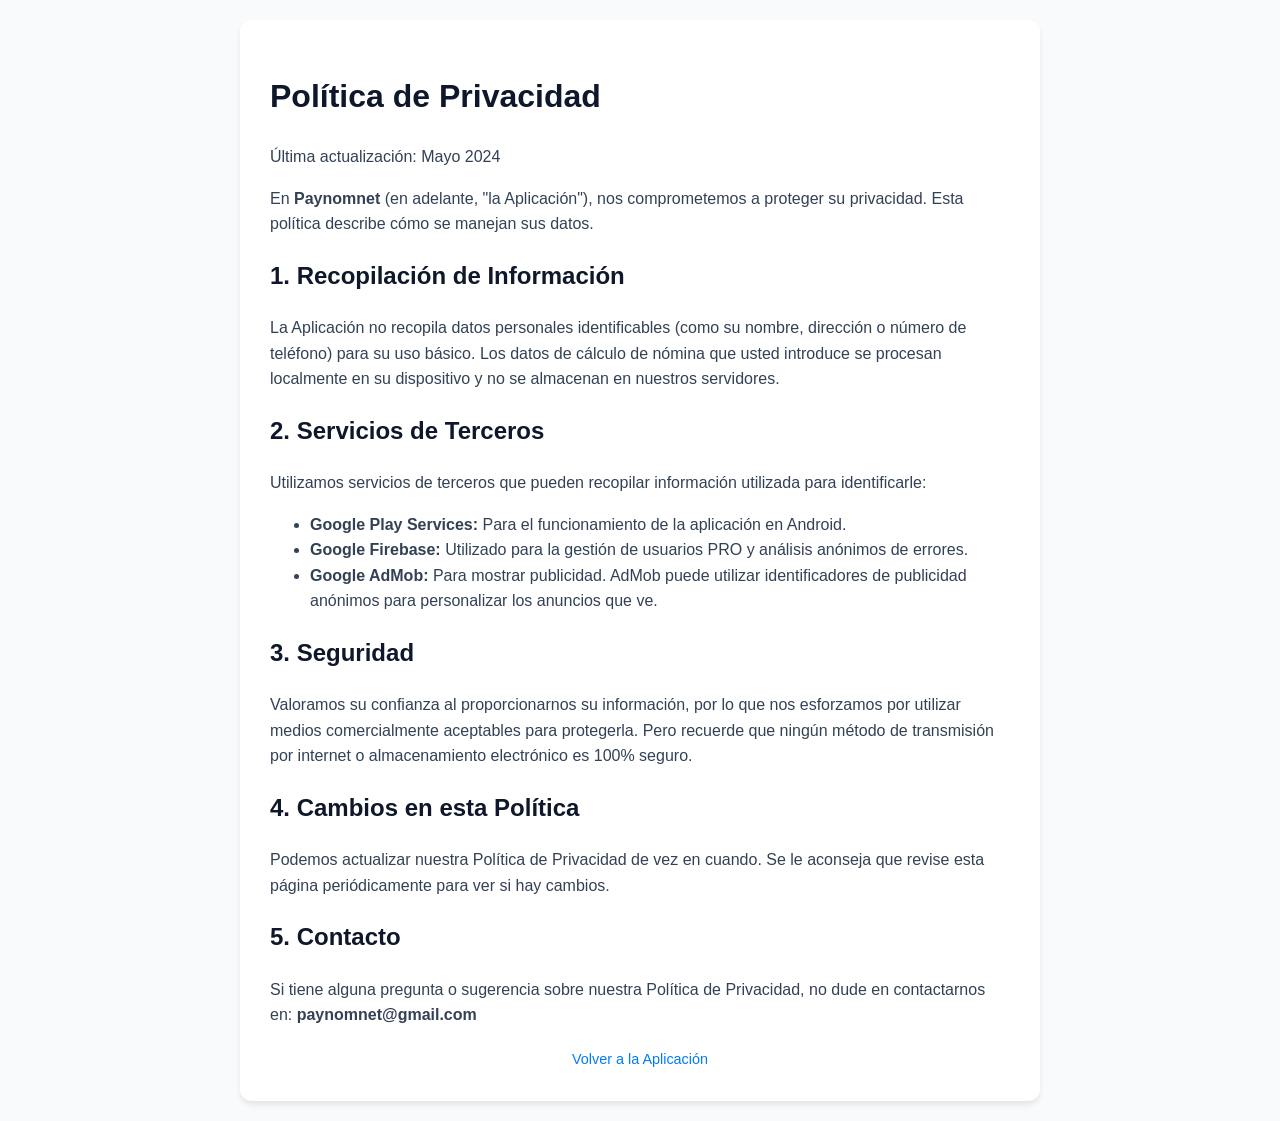
==== public/privacy.html @ 9d766b5c "Actualización final: Motor UK clava nóminas reales y Motor España PRO" ====
<!DOCTYPE html>
<html lang="es">
<head>
    <meta charset="UTF-8">
    <meta name="viewport" content="width=device-width, initial-scale=1.0">
    <title>Política de Privacidad - Paynomnet</title>
    <style>
        body { font-family: 'Segoe UI', Tahoma, Geneva, Verdana, sans-serif; line-height: 1.6; padding: 20px; max-width: 800px; margin: auto; color: #334155; background: #f8fafc; }
        h1, h2 { color: #0f172a; }
        .container { background: white; padding: 30px; border-radius: 12px; box-shadow: 0 4px 6px -1px rgba(0, 0, 0, 0.1); }
        a { color: #007bff; text-decoration: none; }
        a:hover { text-decoration: underline; }
        .footer { margin-top: 20px; text-align: center; font-size: 0.9em; }
    </style>
</head>
<body>
    <div class="container">
        <h1>Política de Privacidad</h1>
        <p>Última actualización: Mayo 2024</p>

        <p>En <strong>Paynomnet</strong> (en adelante, "la Aplicación"), nos comprometemos a proteger su privacidad. Esta política describe cómo se manejan sus datos.</p>

        <h2>1. Recopilación de Información</h2>
        <p>La Aplicación no recopila datos personales identificables (como su nombre, dirección o número de teléfono) para su uso básico. Los datos de cálculo de nómina que usted introduce se procesan localmente en su dispositivo y no se almacenan en nuestros servidores.</p>

        <h2>2. Servicios de Terceros</h2>
        <p>Utilizamos servicios de terceros que pueden recopilar información utilizada para identificarle:</p>
        <ul>
            <li><strong>Google Play Services:</strong> Para el funcionamiento de la aplicación en Android.</li>
            <li><strong>Google Firebase:</strong> Utilizado para la gestión de usuarios PRO y análisis anónimos de errores.</li>
            <li><strong>Google AdMob:</strong> Para mostrar publicidad. AdMob puede utilizar identificadores de publicidad anónimos para personalizar los anuncios que ve.</li>
        </ul>

        <h2>3. Seguridad</h2>
        <p>Valoramos su confianza al proporcionarnos su información, por lo que nos esforzamos por utilizar medios comercialmente aceptables para protegerla. Pero recuerde que ningún método de transmisión por internet o almacenamiento electrónico es 100% seguro.</p>

        <h2>4. Cambios en esta Política</h2>
        <p>Podemos actualizar nuestra Política de Privacidad de vez en cuando. Se le aconseja que revise esta página periódicamente para ver si hay cambios.</p>

        <h2>5. Contacto</h2>
        <p>Si tiene alguna pregunta o sugerencia sobre nuestra Política de Privacidad, no dude en contactarnos en: <strong>paynomnet@gmail.com</strong></p>

        <div class="footer">
            <a href="index.html">Volver a la Aplicación</a>
        </div>
    </div>
</body>
</html>
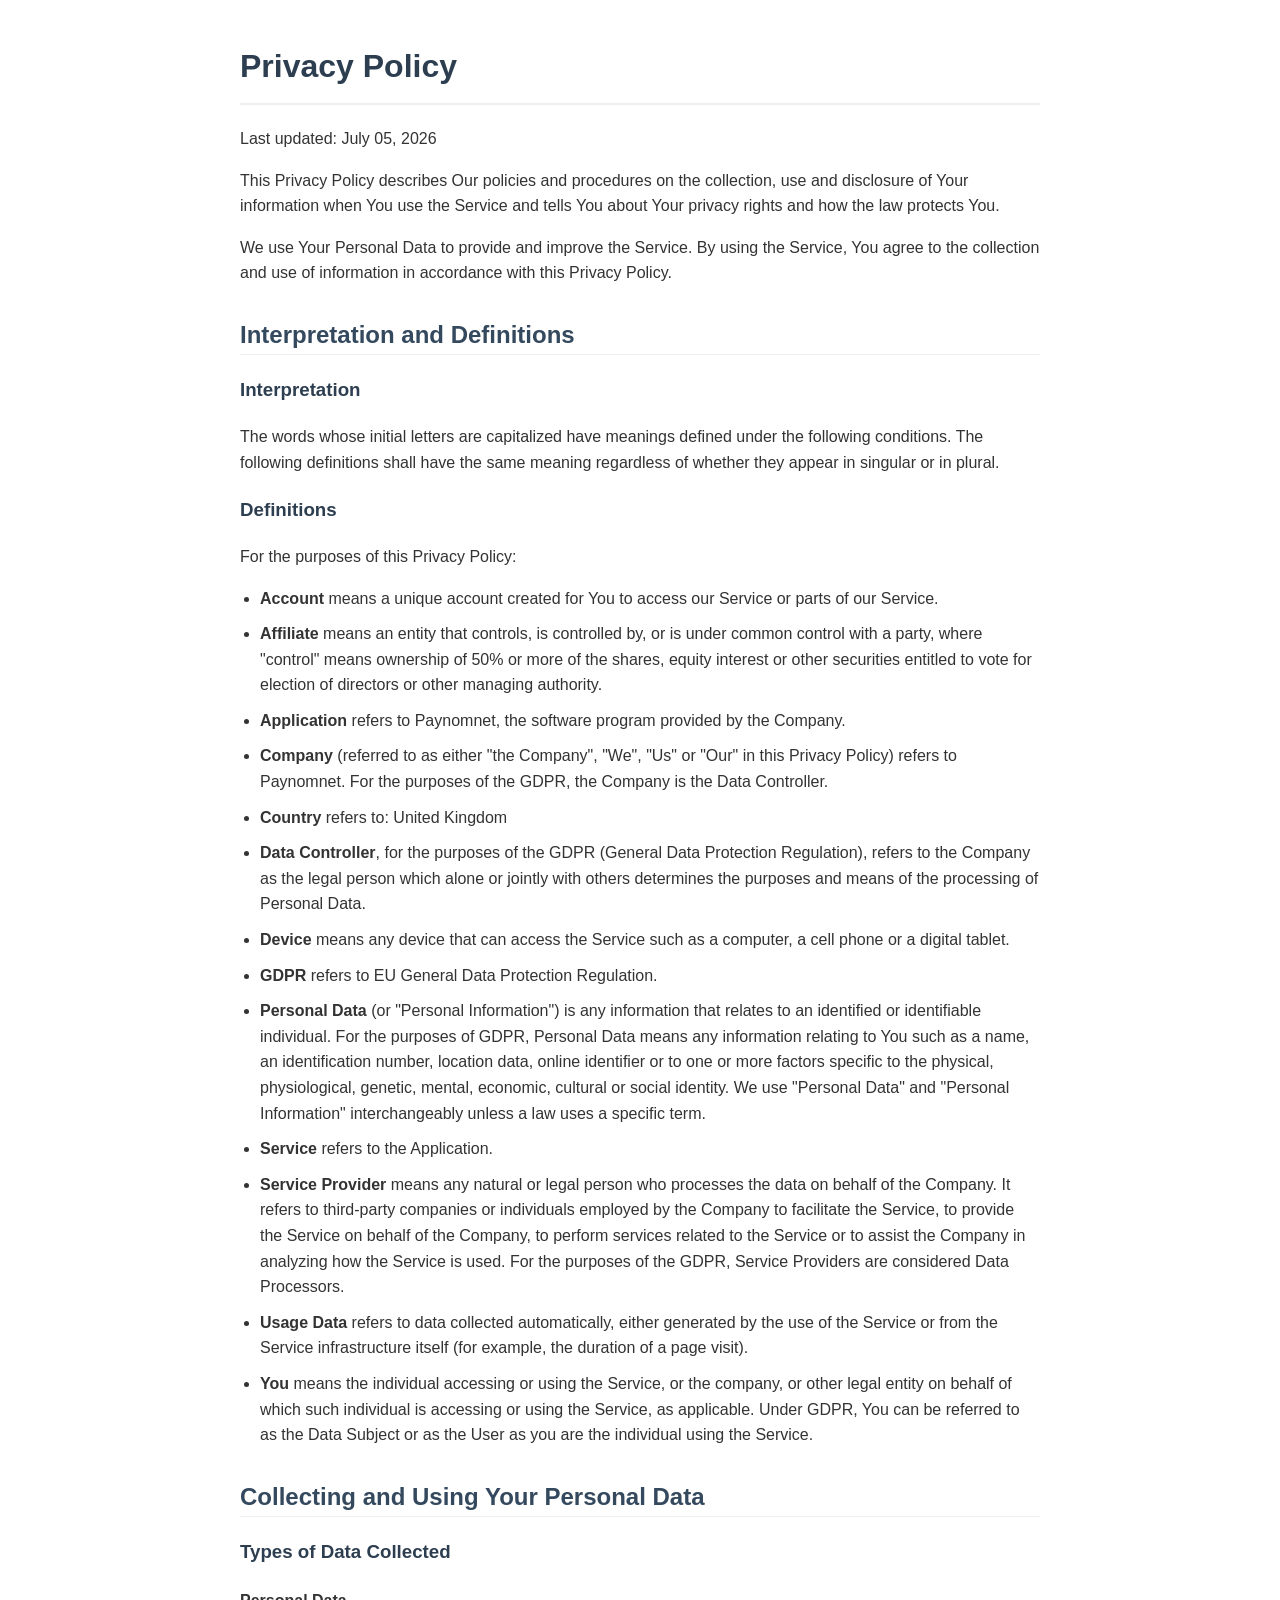
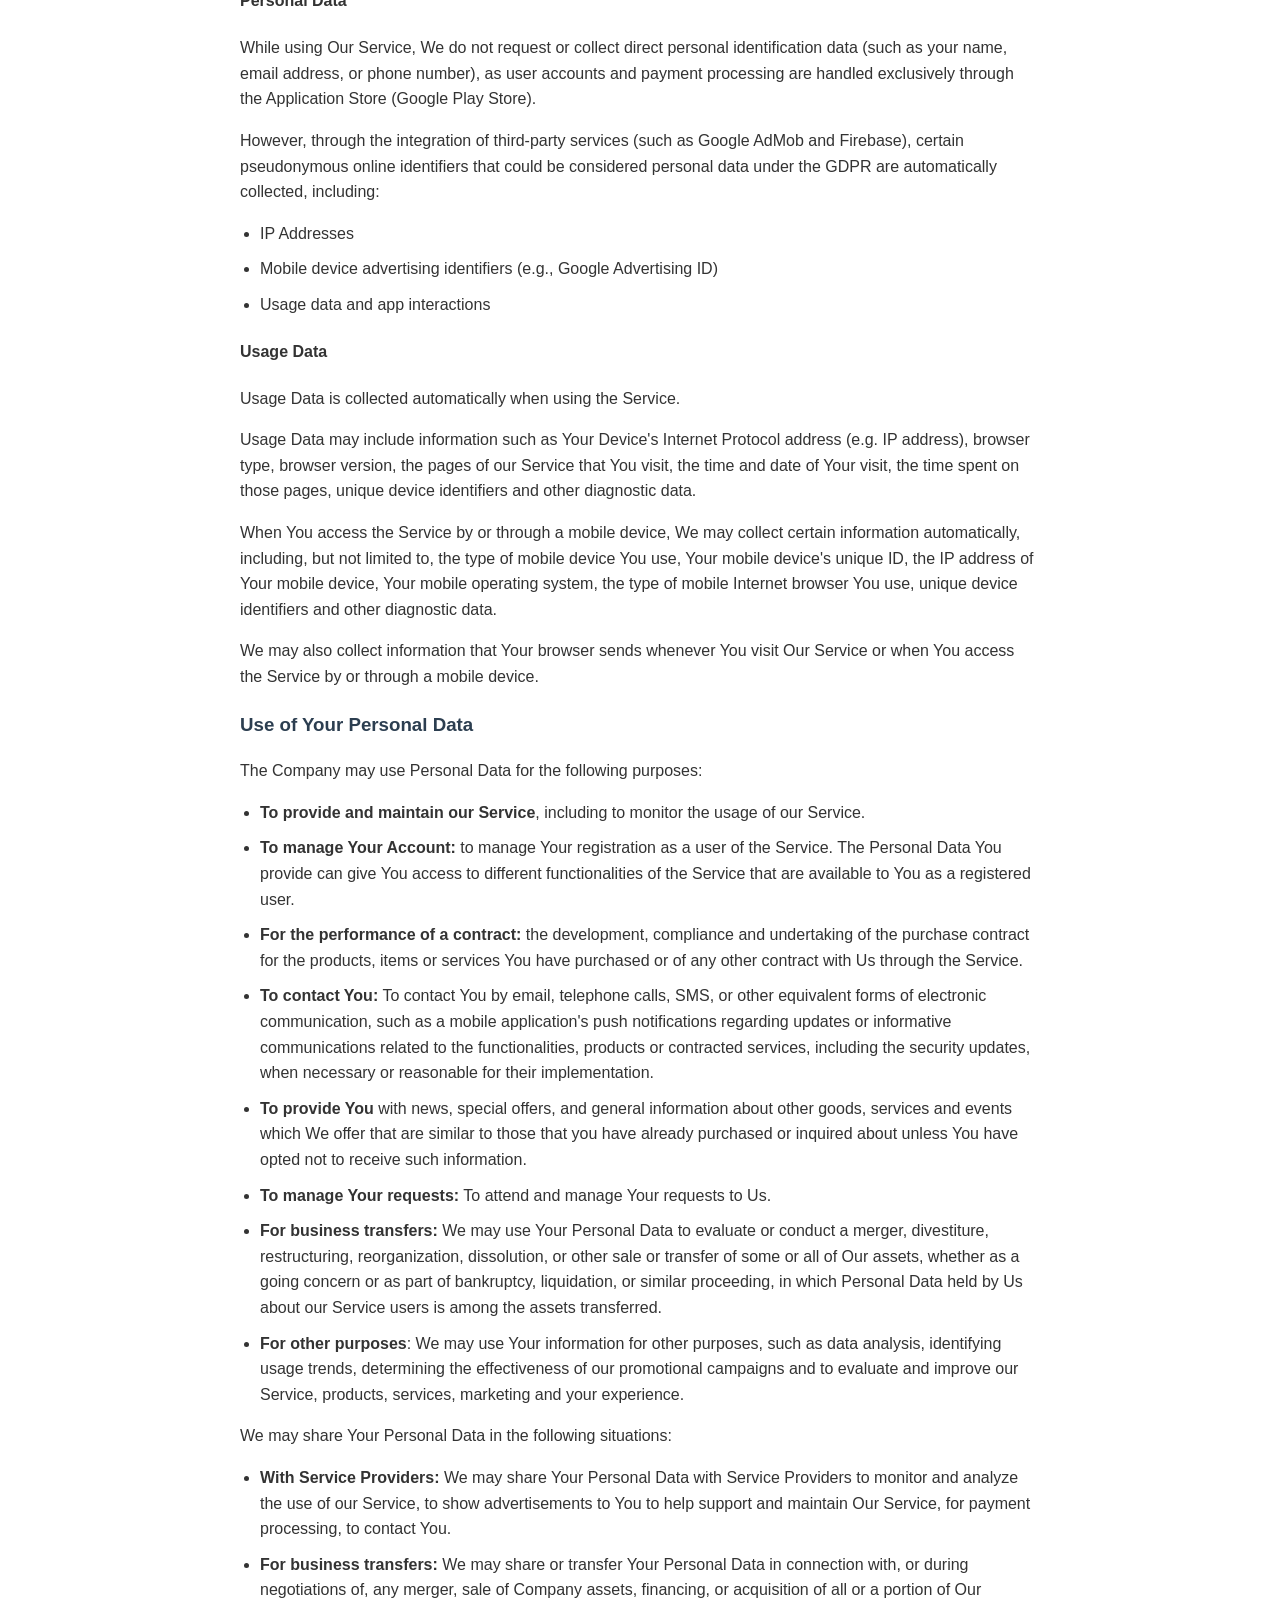
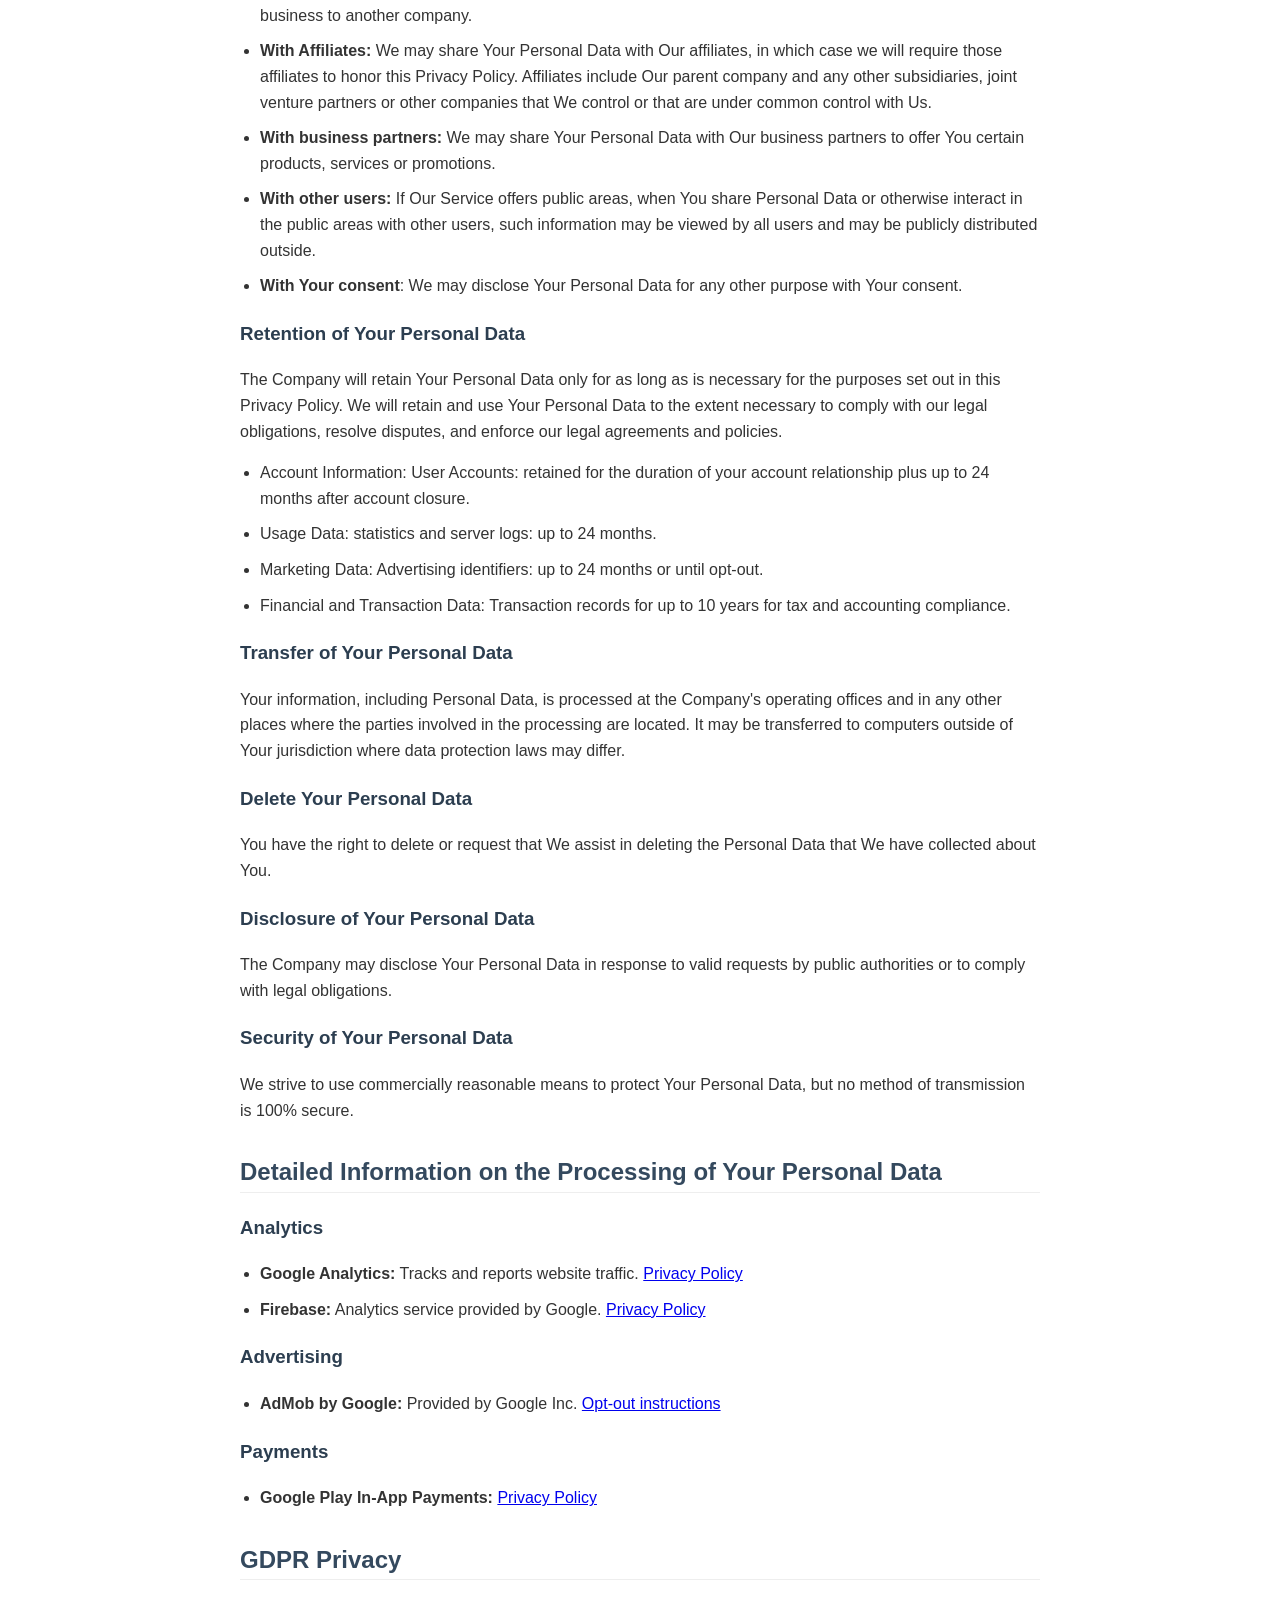
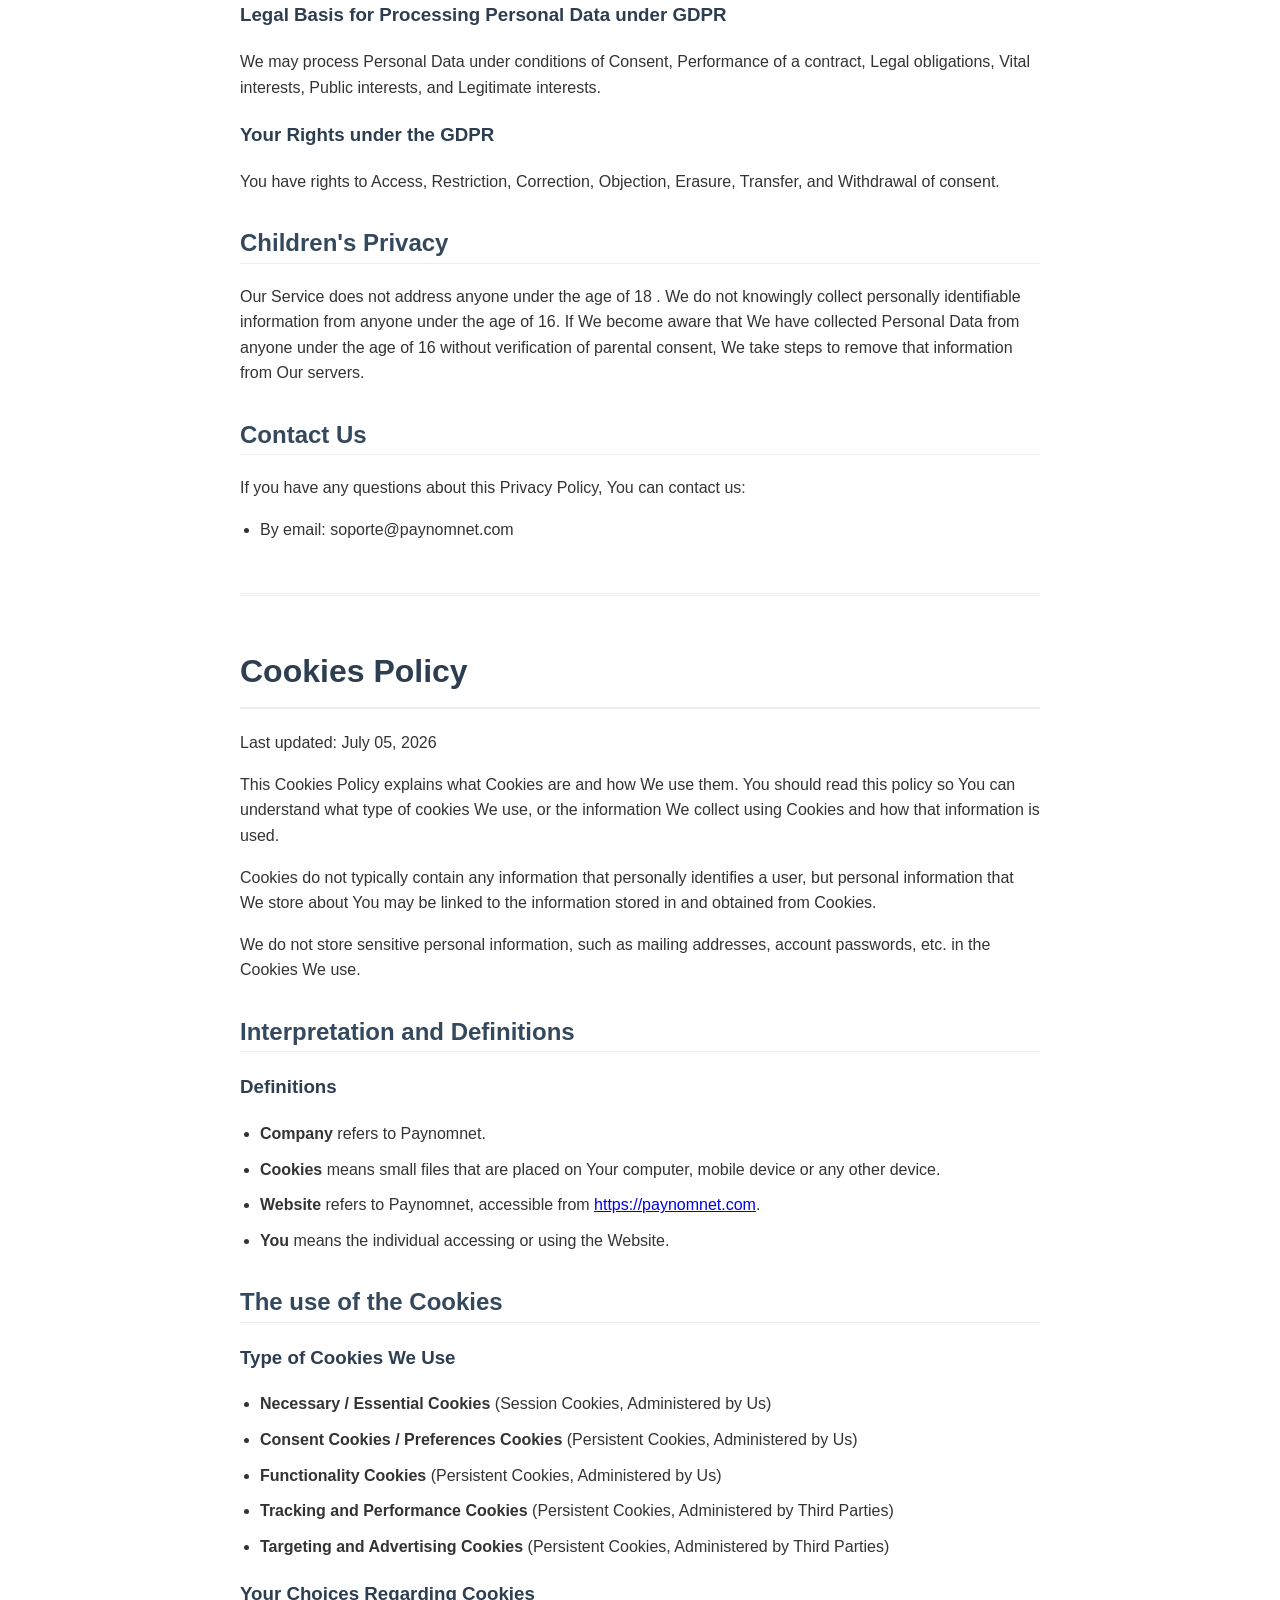
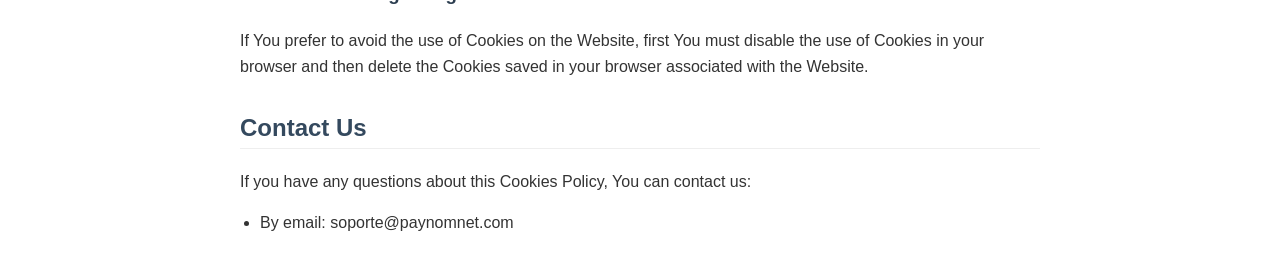
==== commit c805e370: "Actualización final: Motor UK clava nóminas reales y Motor España PRO" ====
--- a/public/privacy.html
+++ b/public/privacy.html
@@ -1,48 +1,176 @@
 <!DOCTYPE html>
-<html lang="es">
+<html lang="en">
 <head>
     <meta charset="UTF-8">
     <meta name="viewport" content="width=device-width, initial-scale=1.0">
-    <title>Política de Privacidad - Paynomnet</title>
+    <title>Privacy and Cookies Policy - Paynomnet</title>
     <style>
-        body { font-family: 'Segoe UI', Tahoma, Geneva, Verdana, sans-serif; line-height: 1.6; padding: 20px; max-width: 800px; margin: auto; color: #334155; background: #f8fafc; }
-        h1, h2 { color: #0f172a; }
-        .container { background: white; padding: 30px; border-radius: 12px; box-shadow: 0 4px 6px -1px rgba(0, 0, 0, 0.1); }
-        a { color: #007bff; text-decoration: none; }
-        a:hover { text-decoration: underline; }
-        .footer { margin-top: 20px; text-align: center; font-size: 0.9em; }
+        body { font-family: -apple-system, BlinkMacSystemFont, "Segoe UI", Roboto, Helvetica, Arial, sans-serif; line-height: 1.6; color: #333; max-width: 800px; margin: 0 auto; padding: 20px; }
+        h1 { color: #2c3e50; border-bottom: 2px solid #eee; padding-bottom: 10px; }
+        h2 { color: #34495e; margin-top: 30px; border-bottom: 1px solid #eee; }
+        h3 { color: #2c3e50; margin-top: 20px; }
+        ul { padding-left: 20px; }
+        li { margin-bottom: 10px; }
+        p { margin-bottom: 15px; }
+        .separator { margin: 50px 0; border: 0; border-top: 3px double #eee; }
     </style>
 </head>
 <body>
-    <div class="container">
-        <h1>Política de Privacidad</h1>
-        <p>Última actualización: Mayo 2024</p>
 
-        <p>En <strong>Paynomnet</strong> (en adelante, "la Aplicación"), nos comprometemos a proteger su privacidad. Esta política describe cómo se manejan sus datos.</p>
+    <!-- PRIVACY POLICY -->
+    <h1>Privacy Policy</h1>
+    <p>Last updated: July 05, 2026</p>
+    <p>This Privacy Policy describes Our policies and procedures on the collection, use and disclosure of Your information when You use the Service and tells You about Your privacy rights and how the law protects You.</p>
+    <p>We use Your Personal Data to provide and improve the Service. By using the Service, You agree to the collection and use of information in accordance with this Privacy Policy.</p>
 
-        <h2>1. Recopilación de Información</h2>
-        <p>La Aplicación no recopila datos personales identificables (como su nombre, dirección o número de teléfono) para su uso básico. Los datos de cálculo de nómina que usted introduce se procesan localmente en su dispositivo y no se almacenan en nuestros servidores.</p>
+    <h2>Interpretation and Definitions</h2>
+    <h3>Interpretation</h3>
+    <p>The words whose initial letters are capitalized have meanings defined under the following conditions. The following definitions shall have the same meaning regardless of whether they appear in singular or in plural.</p>
+    <h3>Definitions</h3>
+    <p>For the purposes of this Privacy Policy:</p>
+    <ul>
+        <li><strong>Account</strong> means a unique account created for You to access our Service or parts of our Service.</li>
+        <li><strong>Affiliate</strong> means an entity that controls, is controlled by, or is under common control with a party, where "control" means ownership of 50% or more of the shares, equity interest or other securities entitled to vote for election of directors or other managing authority.</li>
+        <li><strong>Application</strong> refers to Paynomnet, the software program provided by the Company.</li>
+        <li><strong>Company</strong> (referred to as either "the Company", "We", "Us" or "Our" in this Privacy Policy) refers to Paynomnet. For the purposes of the GDPR, the Company is the Data Controller.</li>
+        <li><strong>Country</strong> refers to: United Kingdom</li>
+        <li><strong>Data Controller</strong>, for the purposes of the GDPR (General Data Protection Regulation), refers to the Company as the legal person which alone or jointly with others determines the purposes and means of the processing of Personal Data.</li>
+        <li><strong>Device</strong> means any device that can access the Service such as a computer, a cell phone or a digital tablet.</li>
+        <li><strong>GDPR</strong> refers to EU General Data Protection Regulation.</li>
+        <li><strong>Personal Data</strong> (or "Personal Information") is any information that relates to an identified or identifiable individual. For the purposes of GDPR, Personal Data means any information relating to You such as a name, an identification number, location data, online identifier or to one or more factors specific to the physical, physiological, genetic, mental, economic, cultural or social identity. We use "Personal Data" and "Personal Information" interchangeably unless a law uses a specific term.</li>
+        <li><strong>Service</strong> refers to the Application.</li>
+        <li><strong>Service Provider</strong> means any natural or legal person who processes the data on behalf of the Company. It refers to third-party companies or individuals employed by the Company to facilitate the Service, to provide the Service on behalf of the Company, to perform services related to the Service or to assist the Company in analyzing how the Service is used. For the purposes of the GDPR, Service Providers are considered Data Processors.</li>
+        <li><strong>Usage Data</strong> refers to data collected automatically, either generated by the use of the Service or from the Service infrastructure itself (for example, the duration of a page visit).</li>
+        <li><strong>You</strong> means the individual accessing or using the Service, or the company, or other legal entity on behalf of which such individual is accessing or using the Service, as applicable. Under GDPR, You can be referred to as the Data Subject or as the User as you are the individual using the Service.</li>
+    </ul>
 
-        <h2>2. Servicios de Terceros</h2>
-        <p>Utilizamos servicios de terceros que pueden recopilar información utilizada para identificarle:</p>
-        <ul>
-            <li><strong>Google Play Services:</strong> Para el funcionamiento de la aplicación en Android.</li>
-            <li><strong>Google Firebase:</strong> Utilizado para la gestión de usuarios PRO y análisis anónimos de errores.</li>
-            <li><strong>Google AdMob:</strong> Para mostrar publicidad. AdMob puede utilizar identificadores de publicidad anónimos para personalizar los anuncios que ve.</li>
-        </ul>
+    <h2>Collecting and Using Your Personal Data</h2>
+    <h3>Types of Data Collected</h3>
+    <h4>Personal Data</h4>
+    <p>While using Our Service, We do not request or collect direct personal identification data (such as your name, email address, or phone number), as user accounts and payment processing are handled exclusively through the Application Store (Google Play Store).</p>
+    <p>However, through the integration of third-party services (such as Google AdMob and Firebase), certain pseudonymous online identifiers that could be considered personal data under the GDPR are automatically collected, including:</p>
+    <ul>
+        <li>IP Addresses</li>
+        <li>Mobile device advertising identifiers (e.g., Google Advertising ID)</li>
+        <li>Usage data and app interactions</li>
+    </ul>
+    <h4>Usage Data</h4>
+    <p>Usage Data is collected automatically when using the Service.</p>
+    <p>Usage Data may include information such as Your Device's Internet Protocol address (e.g. IP address), browser type, browser version, the pages of our Service that You visit, the time and date of Your visit, the time spent on those pages, unique device identifiers and other diagnostic data.</p>
+    <p>When You access the Service by or through a mobile device, We may collect certain information automatically, including, but not limited to, the type of mobile device You use, Your mobile device's unique ID, the IP address of Your mobile device, Your mobile operating system, the type of mobile Internet browser You use, unique device identifiers and other diagnostic data.</p>
+    <p>We may also collect information that Your browser sends whenever You visit Our Service or when You access the Service by or through a mobile device.</p>
 
-        <h2>3. Seguridad</h2>
-        <p>Valoramos su confianza al proporcionarnos su información, por lo que nos esforzamos por utilizar medios comercialmente aceptables para protegerla. Pero recuerde que ningún método de transmisión por internet o almacenamiento electrónico es 100% seguro.</p>
+    <h3>Use of Your Personal Data</h3>
+    <p>The Company may use Personal Data for the following purposes:</p>
+    <ul>
+        <li><strong>To provide and maintain our Service</strong>, including to monitor the usage of our Service.</li>
+        <li><strong>To manage Your Account:</strong> to manage Your registration as a user of the Service. The Personal Data You provide can give You access to different functionalities of the Service that are available to You as a registered user.</li>
+        <li><strong>For the performance of a contract:</strong> the development, compliance and undertaking of the purchase contract for the products, items or services You have purchased or of any other contract with Us through the Service.</li>
+        <li><strong>To contact You:</strong> To contact You by email, telephone calls, SMS, or other equivalent forms of electronic communication, such as a mobile application's push notifications regarding updates or informative communications related to the functionalities, products or contracted services, including the security updates, when necessary or reasonable for their implementation.</li>
+        <li><strong>To provide You</strong> with news, special offers, and general information about other goods, services and events which We offer that are similar to those that you have already purchased or inquired about unless You have opted not to receive such information.</li>
+        <li><strong>To manage Your requests:</strong> To attend and manage Your requests to Us.</li>
+        <li><strong>For business transfers:</strong> We may use Your Personal Data to evaluate or conduct a merger, divestiture, restructuring, reorganization, dissolution, or other sale or transfer of some or all of Our assets, whether as a going concern or as part of bankruptcy, liquidation, or similar proceeding, in which Personal Data held by Us about our Service users is among the assets transferred.</li>
+        <li><strong>For other purposes</strong>: We may use Your information for other purposes, such as data analysis, identifying usage trends, determining the effectiveness of our promotional campaigns and to evaluate and improve our Service, products, services, marketing and your experience.</li>
+    </ul>
 
-        <h2>4. Cambios en esta Política</h2>
-        <p>Podemos actualizar nuestra Política de Privacidad de vez en cuando. Se le aconseja que revise esta página periódicamente para ver si hay cambios.</p>
+    <p>We may share Your Personal Data in the following situations:</p>
+    <ul>
+        <li><strong>With Service Providers:</strong> We may share Your Personal Data with Service Providers to monitor and analyze the use of our Service, to show advertisements to You to help support and maintain Our Service, for payment processing, to contact You.</li>
+        <li><strong>For business transfers:</strong> We may share or transfer Your Personal Data in connection with, or during negotiations of, any merger, sale of Company assets, financing, or acquisition of all or a portion of Our business to another company.</li>
+        <li><strong>With Affiliates:</strong> We may share Your Personal Data with Our affiliates, in which case we will require those affiliates to honor this Privacy Policy. Affiliates include Our parent company and any other subsidiaries, joint venture partners or other companies that We control or that are under common control with Us.</li>
+        <li><strong>With business partners:</strong> We may share Your Personal Data with Our business partners to offer You certain products, services or promotions.</li>
+        <li><strong>With other users:</strong> If Our Service offers public areas, when You share Personal Data or otherwise interact in the public areas with other users, such information may be viewed by all users and may be publicly distributed outside.</li>
+        <li><strong>With Your consent</strong>: We may disclose Your Personal Data for any other purpose with Your consent.</li>
+    </ul>
 
-        <h2>5. Contacto</h2>
-        <p>Si tiene alguna pregunta o sugerencia sobre nuestra Política de Privacidad, no dude en contactarnos en: <strong>paynomnet@gmail.com</strong></p>
+    <h3>Retention of Your Personal Data</h3>
+    <p>The Company will retain Your Personal Data only for as long as is necessary for the purposes set out in this Privacy Policy. We will retain and use Your Personal Data to the extent necessary to comply with our legal obligations, resolve disputes, and enforce our legal agreements and policies.</p>
+    <ul>
+        <li>Account Information: User Accounts: retained for the duration of your account relationship plus up to 24 months after account closure.</li>
+        <li>Usage Data: statistics and server logs: up to 24 months.</li>
+        <li>Marketing Data: Advertising identifiers: up to 24 months or until opt-out.</li>
+        <li>Financial and Transaction Data: Transaction records for up to 10 years for tax and accounting compliance.</li>
+    </ul>
 
-        <div class="footer">
-            <a href="index.html">Volver a la Aplicación</a>
-        </div>
-    </div>
+    <h3>Transfer of Your Personal Data</h3>
+    <p>Your information, including Personal Data, is processed at the Company's operating offices and in any other places where the parties involved in the processing are located. It may be transferred to computers outside of Your jurisdiction where data protection laws may differ.</p>
+
+    <h3>Delete Your Personal Data</h3>
+    <p>You have the right to delete or request that We assist in deleting the Personal Data that We have collected about You.</p>
+
+    <h3>Disclosure of Your Personal Data</h3>
+    <p>The Company may disclose Your Personal Data in response to valid requests by public authorities or to comply with legal obligations.</p>
+
+    <h3>Security of Your Personal Data</h3>
+    <p>We strive to use commercially reasonable means to protect Your Personal Data, but no method of transmission is 100% secure.</p>
+
+    <h2>Detailed Information on the Processing of Your Personal Data</h2>
+    <h3>Analytics</h3>
+    <ul>
+        <li><strong>Google Analytics:</strong> Tracks and reports website traffic. <a href="https://policies.google.com/privacy">Privacy Policy</a></li>
+        <li><strong>Firebase:</strong> Analytics service provided by Google. <a href="https://policies.google.com/privacy">Privacy Policy</a></li>
+    </ul>
+    <h3>Advertising</h3>
+    <ul>
+        <li><strong>AdMob by Google:</strong> Provided by Google Inc. <a href="https://support.google.com/ads/answer/2662922?hl=en">Opt-out instructions</a></li>
+    </ul>
+    <h3>Payments</h3>
+    <ul>
+        <li><strong>Google Play In-App Payments:</strong> <a href="https://www.google.com/policies/privacy/">Privacy Policy</a></li>
+    </ul>
+
+    <h2>GDPR Privacy</h2>
+    <h3>Legal Basis for Processing Personal Data under GDPR</h3>
+    <p>We may process Personal Data under conditions of Consent, Performance of a contract, Legal obligations, Vital interests, Public interests, and Legitimate interests.</p>
+
+    <h3>Your Rights under the GDPR</h3>
+    <p>You have rights to Access, Restriction, Correction, Objection, Erasure, Transfer, and Withdrawal of consent.</p>
+
+    <h2>Children's Privacy</h2>
+    <p>Our Service does not address anyone under the age of 18 . We do not knowingly collect personally identifiable information from anyone under the age of 16. If We become aware that We have collected Personal Data from anyone under the age of 16 without verification of parental consent, We take steps to remove that information from Our servers.</p>
+
+    <h2>Contact Us</h2>
+    <p>If you have any questions about this Privacy Policy, You can contact us:</p>
+    <ul>
+        <li>By email: soporte@paynomnet.com</li>
+    </ul>
+
+    <hr class="separator">
+
+    <!-- COOKIES POLICY -->
+    <h1>Cookies Policy</h1>
+    <p>Last updated: July 05, 2026</p>
+    <p>This Cookies Policy explains what Cookies are and how We use them. You should read this policy so You can understand what type of cookies We use, or the information We collect using Cookies and how that information is used.</p>
+    <p>Cookies do not typically contain any information that personally identifies a user, but personal information that We store about You may be linked to the information stored in and obtained from Cookies.</p>
+    <p>We do not store sensitive personal information, such as mailing addresses, account passwords, etc. in the Cookies We use.</p>
+
+    <h2>Interpretation and Definitions</h2>
+    <h3>Definitions</h3>
+    <ul>
+        <li><strong>Company</strong> refers to Paynomnet.</li>
+        <li><strong>Cookies</strong> means small files that are placed on Your computer, mobile device or any other device.</li>
+        <li><strong>Website</strong> refers to Paynomnet, accessible from <a href="https://paynomnet.com">https://paynomnet.com</a>.</li>
+        <li><strong>You</strong> means the individual accessing or using the Website.</li>
+    </ul>
+
+    <h2>The use of the Cookies</h2>
+    <h3>Type of Cookies We Use</h3>
+    <ul>
+        <li><strong>Necessary / Essential Cookies</strong> (Session Cookies, Administered by Us)</li>
+        <li><strong>Consent Cookies / Preferences Cookies</strong> (Persistent Cookies, Administered by Us)</li>
+        <li><strong>Functionality Cookies</strong> (Persistent Cookies, Administered by Us)</li>
+        <li><strong>Tracking and Performance Cookies</strong> (Persistent Cookies, Administered by Third Parties)</li>
+        <li><strong>Targeting and Advertising Cookies</strong> (Persistent Cookies, Administered by Third Parties)</li>
+    </ul>
+
+    <h3>Your Choices Regarding Cookies</h3>
+    <p>If You prefer to avoid the use of Cookies on the Website, first You must disable the use of Cookies in your browser and then delete the Cookies saved in your browser associated with the Website.</p>
+
+    <h2>Contact Us</h2>
+    <p>If you have any questions about this Cookies Policy, You can contact us:</p>
+    <ul>
+        <li>By email: soporte@paynomnet.com</li>
+    </ul>
+
 </body>
 </html>
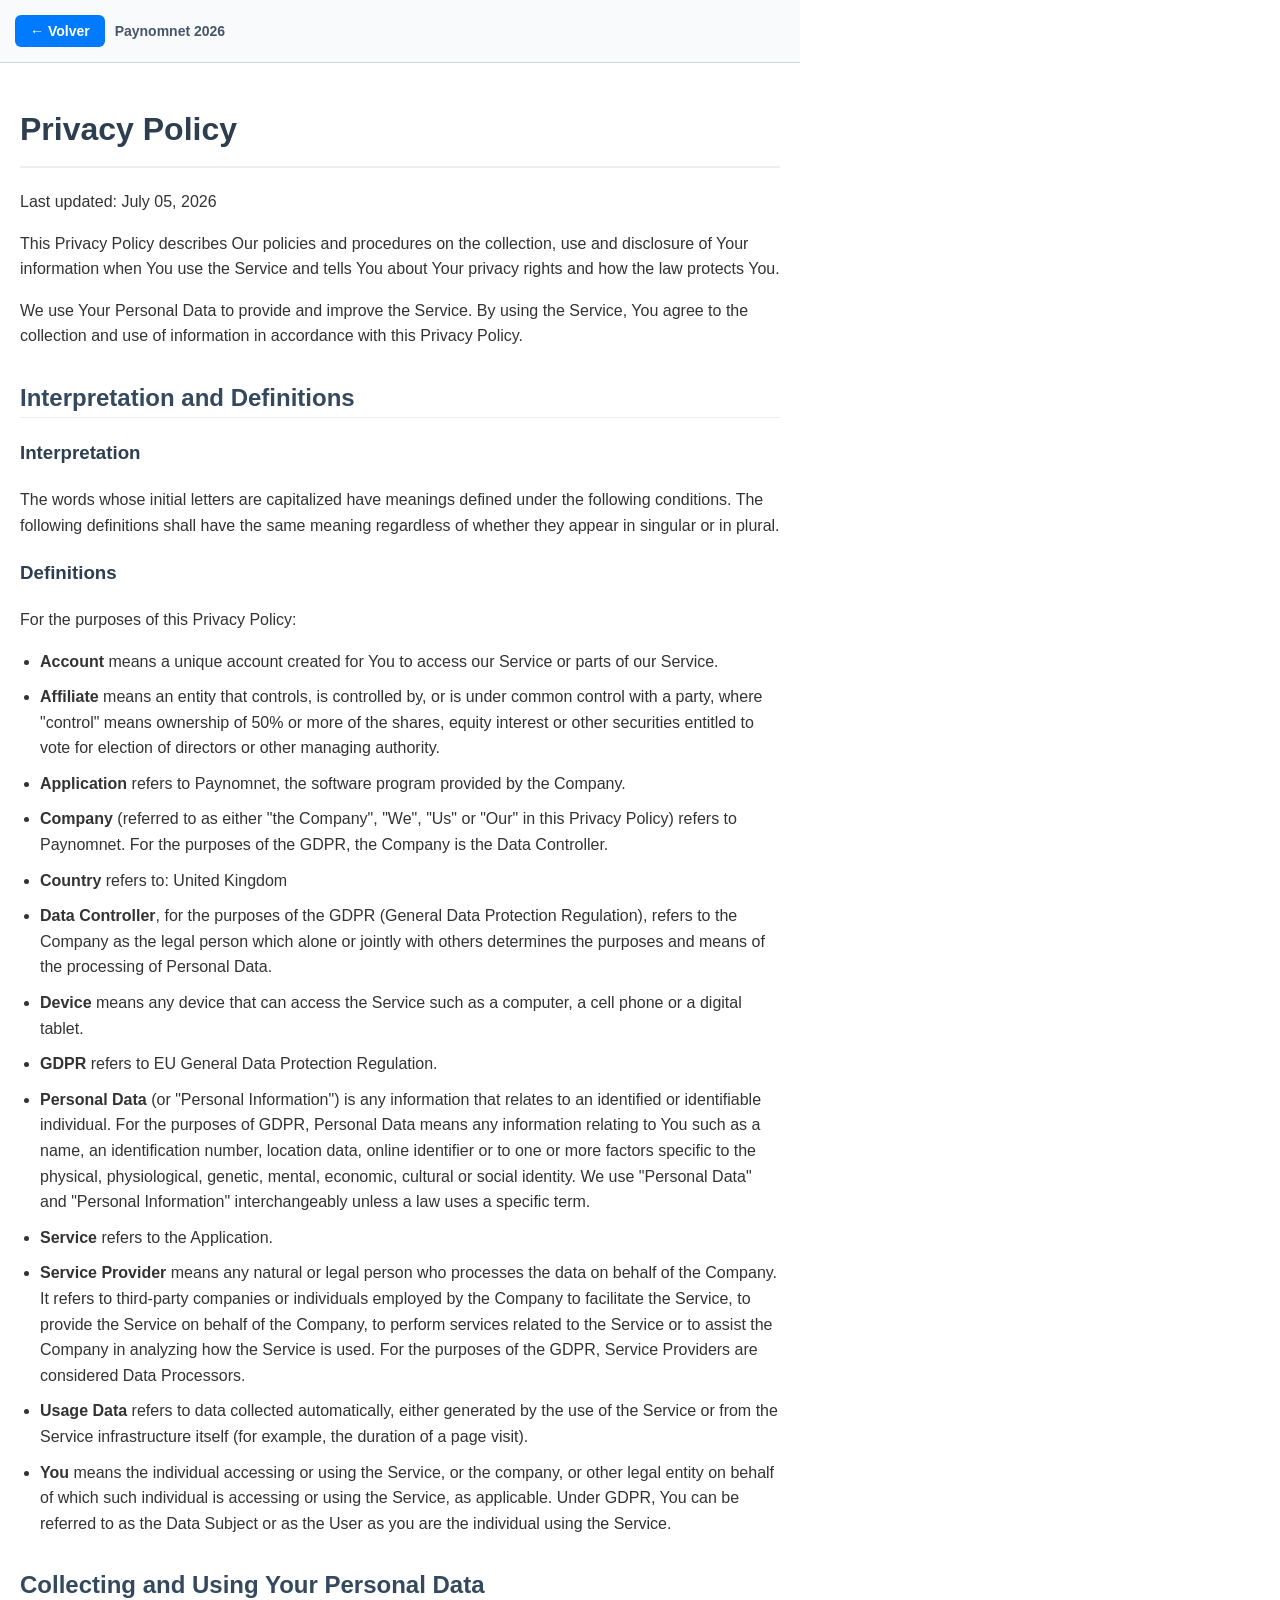
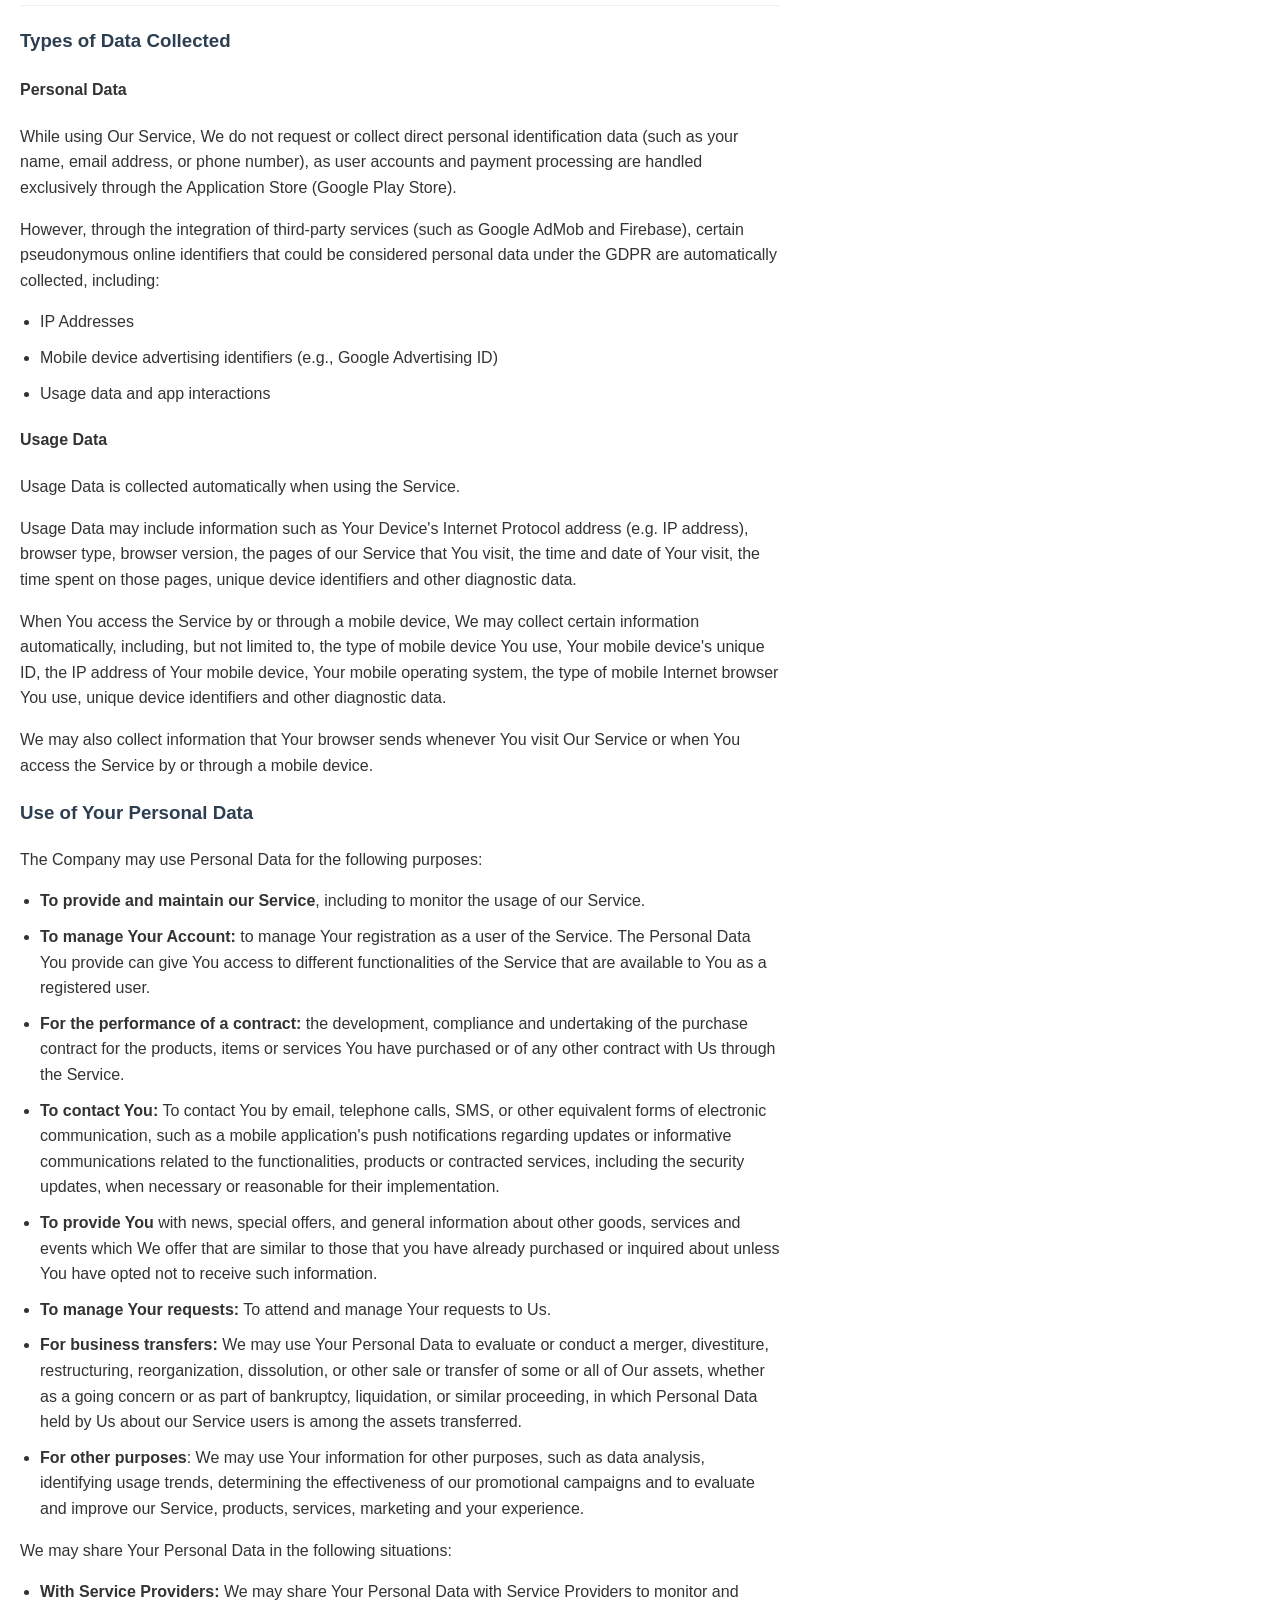
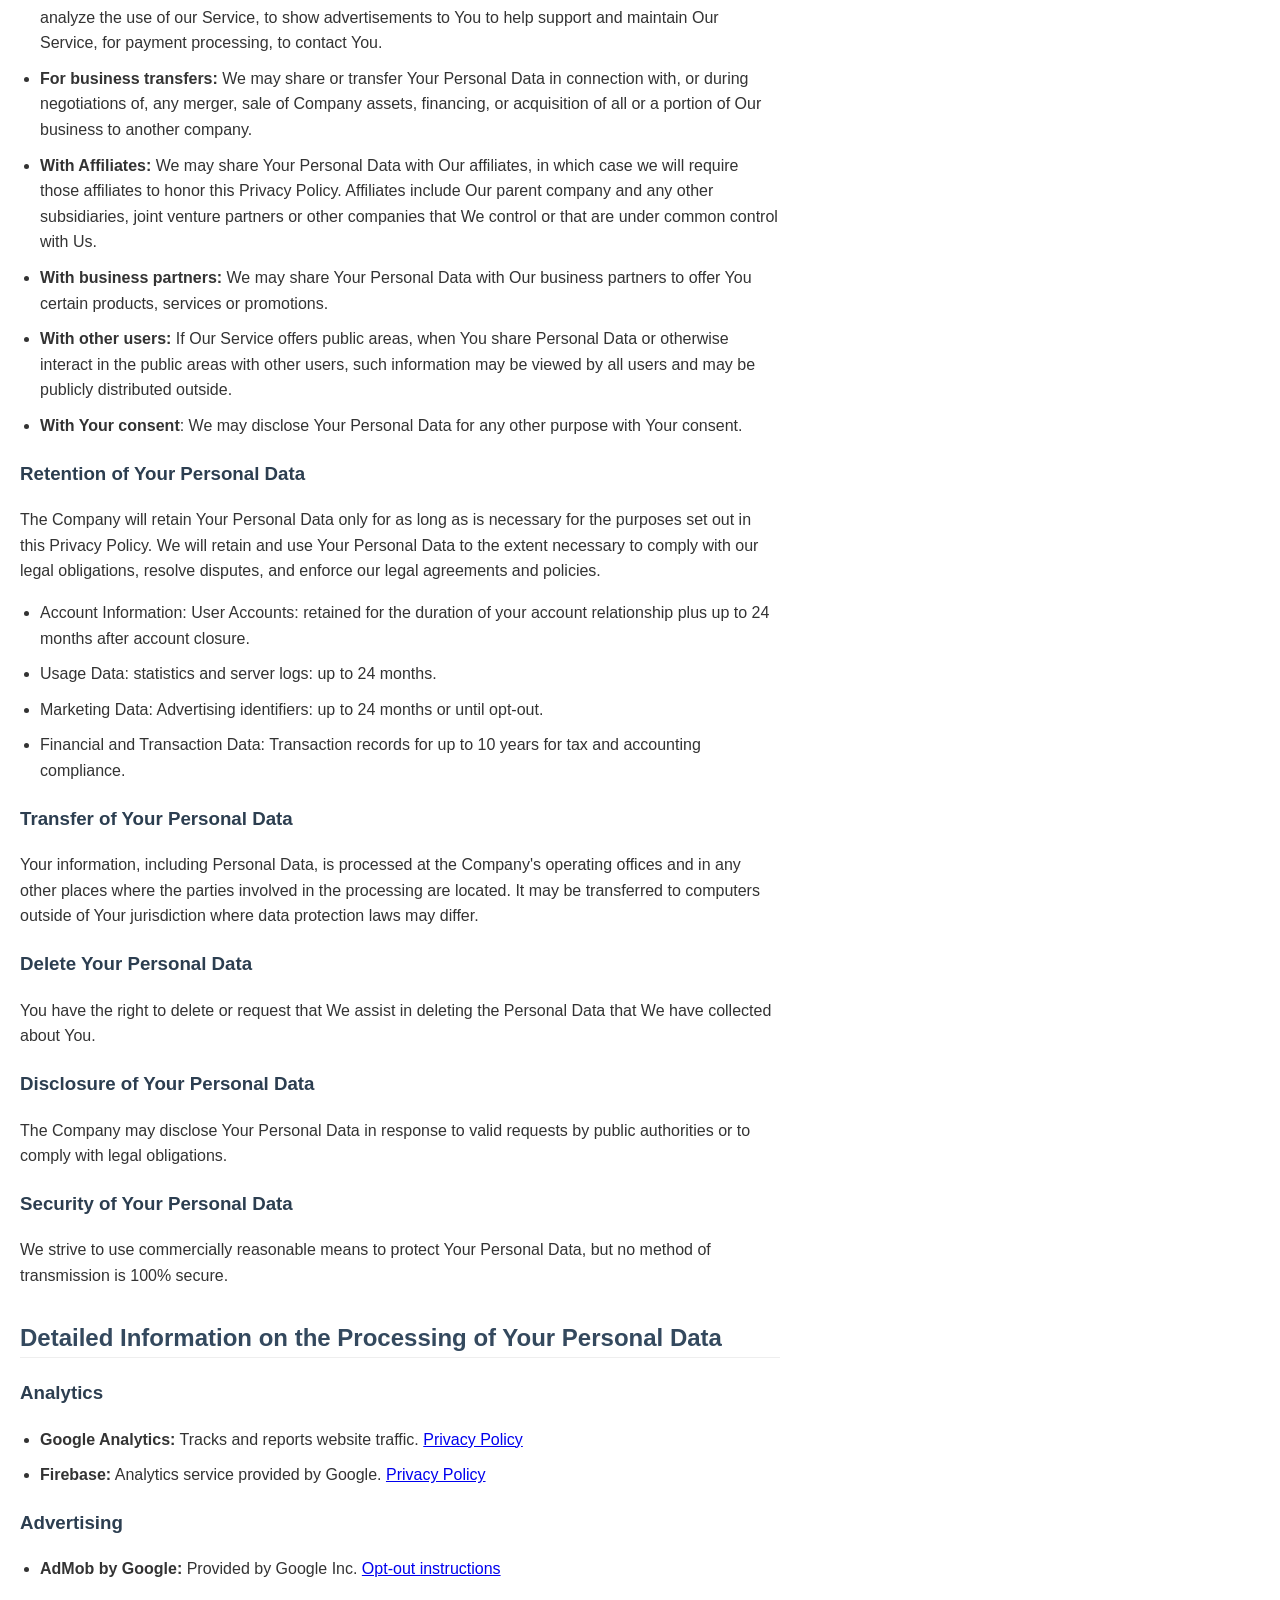
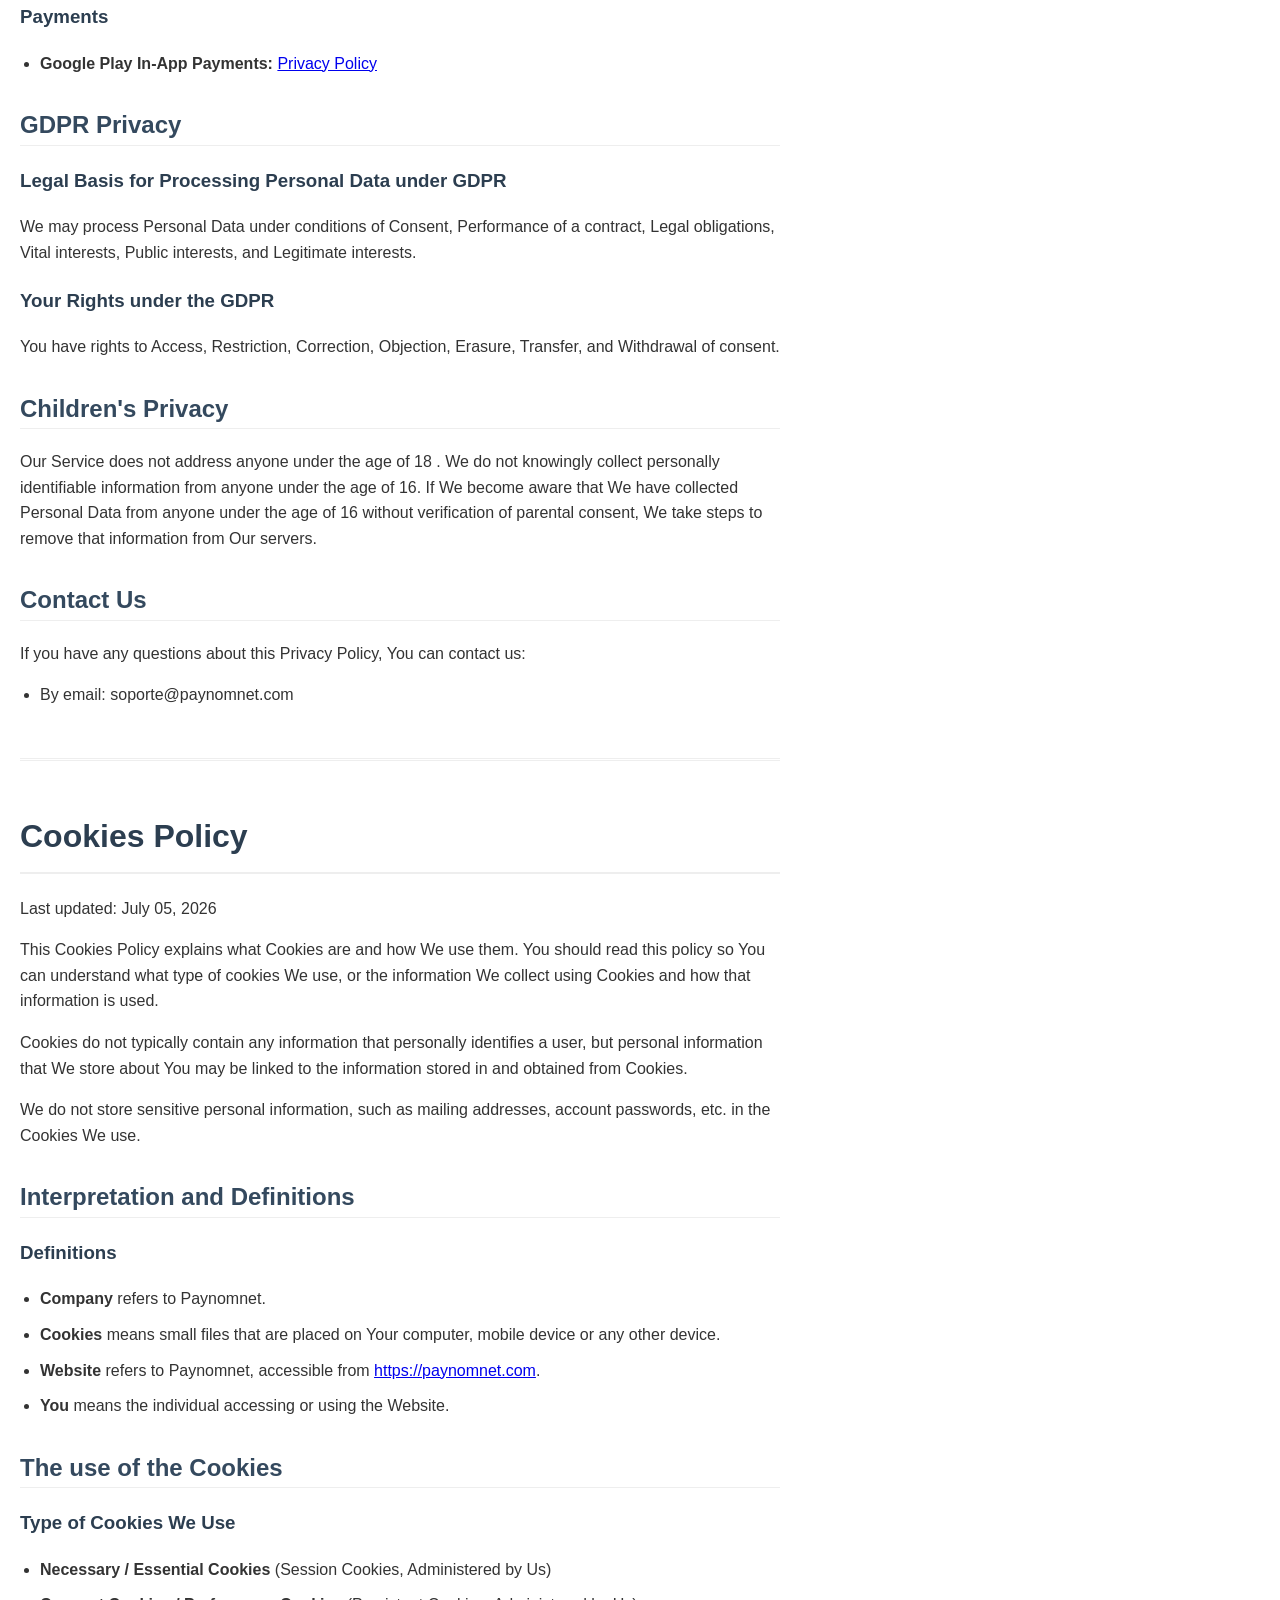
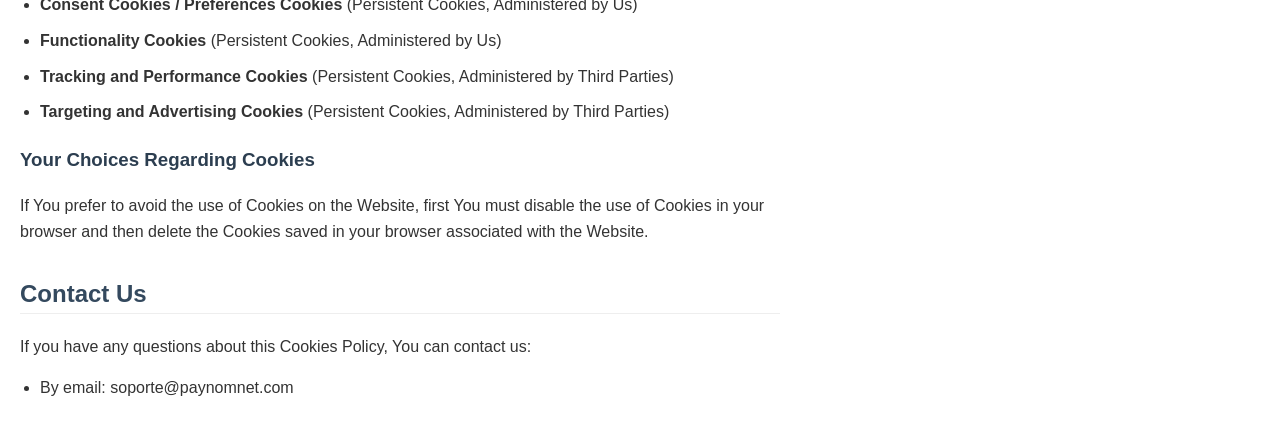
==== commit 67c97de2: "Actualización final: Motor UK clava nóminas reales y Motor España PRO" ====
--- a/public/privacy.html
+++ b/public/privacy.html
@@ -15,10 +15,19 @@
         .separator { margin: 50px 0; border: 0; border-top: 3px double #eee; }
     </style>
 </head>
-<body>
+<body style="margin: 0; padding: 0;">
 
-    <!-- PRIVACY POLICY -->
-    <h1>Privacy Policy</h1>
+    <!-- Barra de navegación con botón de retroceso -->
+    <div style="background: #f8fafc; border-bottom: 1px solid #cbd5e1; padding: 15px; position: sticky; top: 0; display: flex; align-items: center; gap: 10px; z-index: 1000;">
+        <button onclick="history.back()" style="background: #007bff; color: white; border: none; padding: 8px 15px; border-radius: 6px; cursor: pointer; font-weight: bold; font-size: 14px; display: flex; align-items: center; gap: 5px;">
+            ← Volver
+        </button>
+        <span style="font-size: 14px; font-weight: bold; color: #475569;">Paynomnet 2026</span>
+    </div>
+
+    <div style="padding: 20px; max-width: 800px; margin: 0 auto;">
+        <!-- PRIVACY POLICY -->
+        <h1>Privacy Policy</h1>
     <p>Last updated: July 05, 2026</p>
     <p>This Privacy Policy describes Our policies and procedures on the collection, use and disclosure of Your information when You use the Service and tells You about Your privacy rights and how the law protects You.</p>
     <p>We use Your Personal Data to provide and improve the Service. By using the Service, You agree to the collection and use of information in accordance with this Privacy Policy.</p>
@@ -172,5 +181,6 @@
         <li>By email: soporte@paynomnet.com</li>
     </ul>
 
+    </div>
 </body>
 </html>
